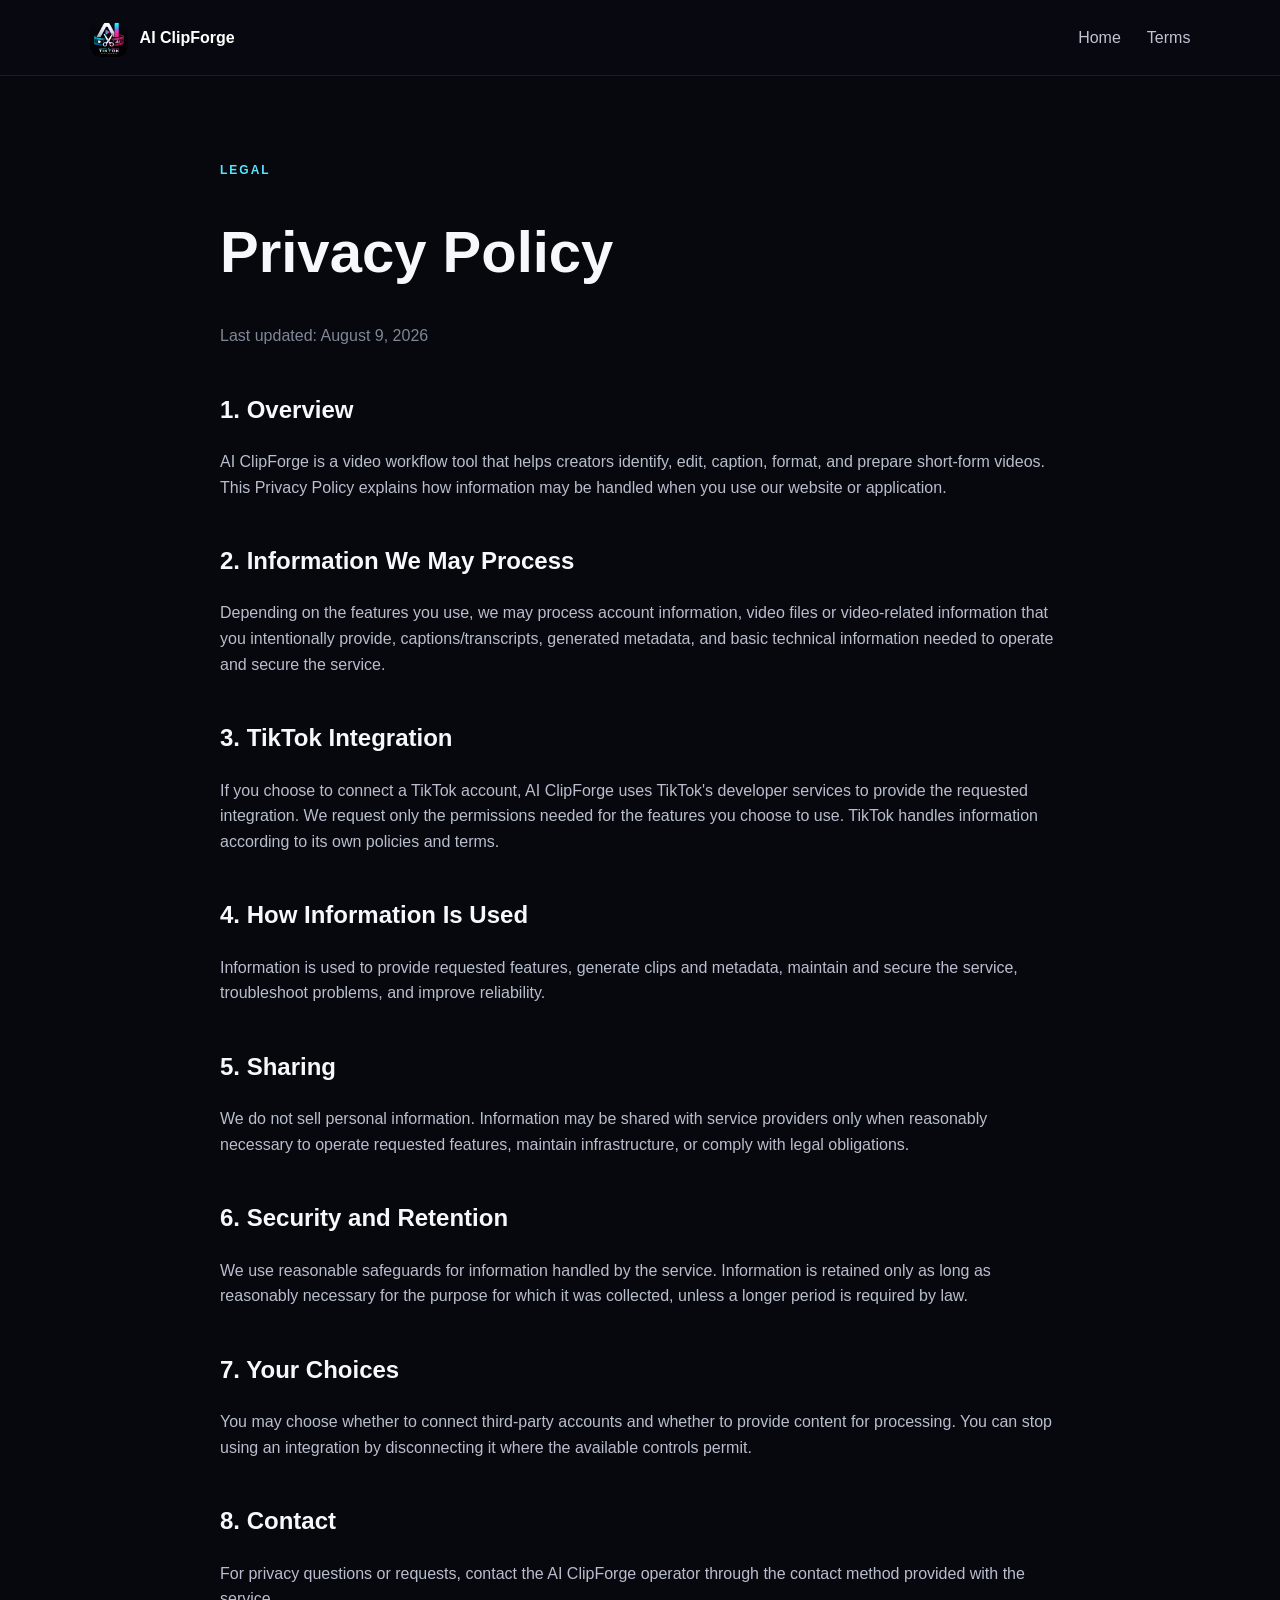
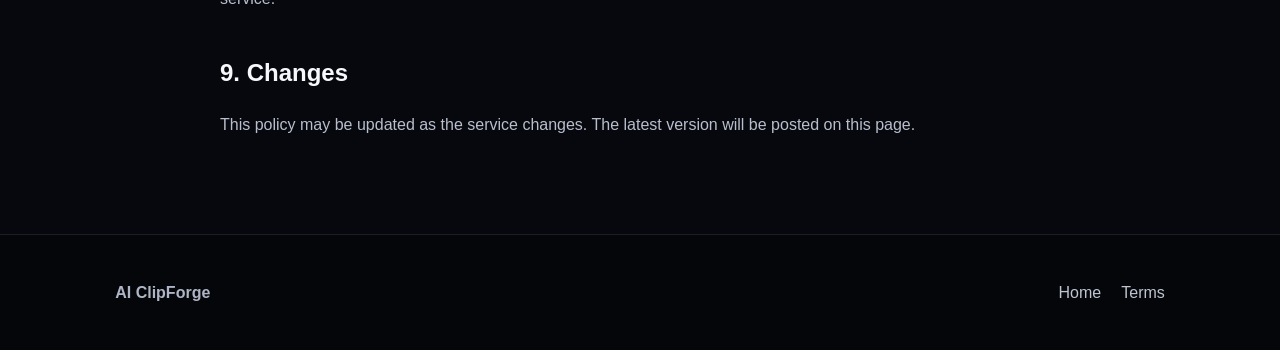
==== privacy.html @ 19255c2b "Add files via upload" ====
<!DOCTYPE html>
<html lang="en">
<head><meta charset="UTF-8"><meta name="viewport" content="width=device-width, initial-scale=1.0"><title>Privacy Policy — AI ClipForge</title><link rel="icon" href="icon.png"><link rel="stylesheet" href="style.css"></head>
<body>
<header class="nav"><a class="brand" href="index.html"><img src="icon.png" alt=""> AI ClipForge</a><nav><a href="index.html">Home</a><a href="terms.html">Terms</a></nav></header>
<main class="legal"><span class="eyebrow">LEGAL</span><h1>Privacy Policy</h1><p class="updated">Last updated: August 9, 2026</p>
<h2>1. Overview</h2><p>AI ClipForge is a video workflow tool that helps creators identify, edit, caption, format, and prepare short-form videos. This Privacy Policy explains how information may be handled when you use our website or application.</p>
<h2>2. Information We May Process</h2><p>Depending on the features you use, we may process account information, video files or video-related information that you intentionally provide, captions/transcripts, generated metadata, and basic technical information needed to operate and secure the service.</p>
<h2>3. TikTok Integration</h2><p>If you choose to connect a TikTok account, AI ClipForge uses TikTok's developer services to provide the requested integration. We request only the permissions needed for the features you choose to use. TikTok handles information according to its own policies and terms.</p>
<h2>4. How Information Is Used</h2><p>Information is used to provide requested features, generate clips and metadata, maintain and secure the service, troubleshoot problems, and improve reliability.</p>
<h2>5. Sharing</h2><p>We do not sell personal information. Information may be shared with service providers only when reasonably necessary to operate requested features, maintain infrastructure, or comply with legal obligations.</p>
<h2>6. Security and Retention</h2><p>We use reasonable safeguards for information handled by the service. Information is retained only as long as reasonably necessary for the purpose for which it was collected, unless a longer period is required by law.</p>
<h2>7. Your Choices</h2><p>You may choose whether to connect third-party accounts and whether to provide content for processing. You can stop using an integration by disconnecting it where the available controls permit.</p>
<h2>8. Contact</h2><p>For privacy questions or requests, contact the AI ClipForge operator through the contact method provided with the service.</p>
<h2>9. Changes</h2><p>This policy may be updated as the service changes. The latest version will be posted on this page.</p>
</main>
<footer><strong>AI ClipForge</strong><div class="footer-links"><a href="index.html">Home</a><a href="terms.html">Terms</a></div></footer>
</body></html>
---- style.css ----
*{box-sizing:border-box}html{scroll-behavior:smooth}body{margin:0;font-family:Inter,Segoe UI,Arial,sans-serif;background:#07080d;color:#f7f8fb;line-height:1.6}.nav{height:76px;display:flex;align-items:center;justify-content:space-between;padding:0 7%;border-bottom:1px solid #1b1e28;background:#080910;position:sticky;top:0;z-index:10}.brand{display:flex;align-items:center;gap:12px;color:#fff;text-decoration:none;font-weight:800}.brand img{width:38px;height:38px;border-radius:10px}.nav nav{display:flex;gap:26px}.nav nav a,footer a{color:#bfc4d2;text-decoration:none}.nav nav a:hover,footer a:hover{color:#fff}.hero{min-height:680px;padding:100px 9%;display:grid;grid-template-columns:1.2fr .8fr;align-items:center;gap:70px;background:radial-gradient(circle at 75% 45%,#16213d 0,#0b0d15 35%,#07080d 70%)}.badge,.eyebrow{font-size:12px;letter-spacing:2px;color:#55e7ff;font-weight:800}.hero h1{font-size:clamp(48px,7vw,88px);line-height:1.02;margin:18px 0}.hero h1 span{background:linear-gradient(90deg,#55e7ff,#ff3f9d);-webkit-background-clip:text;color:transparent}.hero p{font-size:20px;color:#b8becd;max-width:680px}.button{display:inline-block;margin-top:25px;padding:14px 24px;border-radius:12px;background:linear-gradient(90deg,#12dff3,#ff3298);color:#05060a;text-decoration:none;font-weight:800}.hero-card{padding:55px 40px;border:1px solid #2b3040;border-radius:28px;background:#10121b;box-shadow:0 25px 80px #0008;text-align:center}.play{margin:0 auto 25px;width:90px;height:90px;border-radius:50%;display:grid;place-items:center;background:linear-gradient(135deg,#16e6f4,#ff3099);font-size:32px;color:#fff}.hero-card strong{font-size:22px}.hero-card p{font-size:15px}.section{padding:95px 9%;max-width:1300px;margin:auto}.section h2{font-size:48px;line-height:1.1;margin:12px 0 45px}.grid{display:grid;grid-template-columns:repeat(2,1fr);gap:20px}.grid article,.steps>div{padding:30px;border:1px solid #252a38;border-radius:18px;background:#0d0f17}.grid h3,.steps h3{margin-top:0}.grid p,.steps p,.wide{color:#aeb5c5}.dark{max-width:none;background:#0b0d14}.steps{max-width:1120px;margin:auto;display:grid;grid-template-columns:repeat(3,1fr);gap:20px}.steps b{font-size:14px;color:#ff4aa2}.wide{font-size:20px;max-width:850px}footer{padding:45px 9%;border-top:1px solid #1b1e28;background:#05060a;color:#aeb5c5;display:flex;gap:40px;align-items:center;justify-content:space-between;flex-wrap:wrap}.footer-links{display:flex;gap:20px}.copyright{width:100%;font-size:13px;color:#72798a}.legal{max-width:900px;margin:auto;padding:80px 30px}.legal h1{font-size:58px;line-height:1.1}.legal h2{margin-top:42px}.legal p{color:#b8becd}.updated{color:#7f8798!important}@media(max-width:800px){.nav{padding:0 5%}.nav nav{gap:12px;font-size:13px}.hero{grid-template-columns:1fr;padding:75px 7%}.grid,.steps{grid-template-columns:1fr}.section{padding:70px 7%}.section h2{font-size:38px}.legal h1{font-size:44px}}
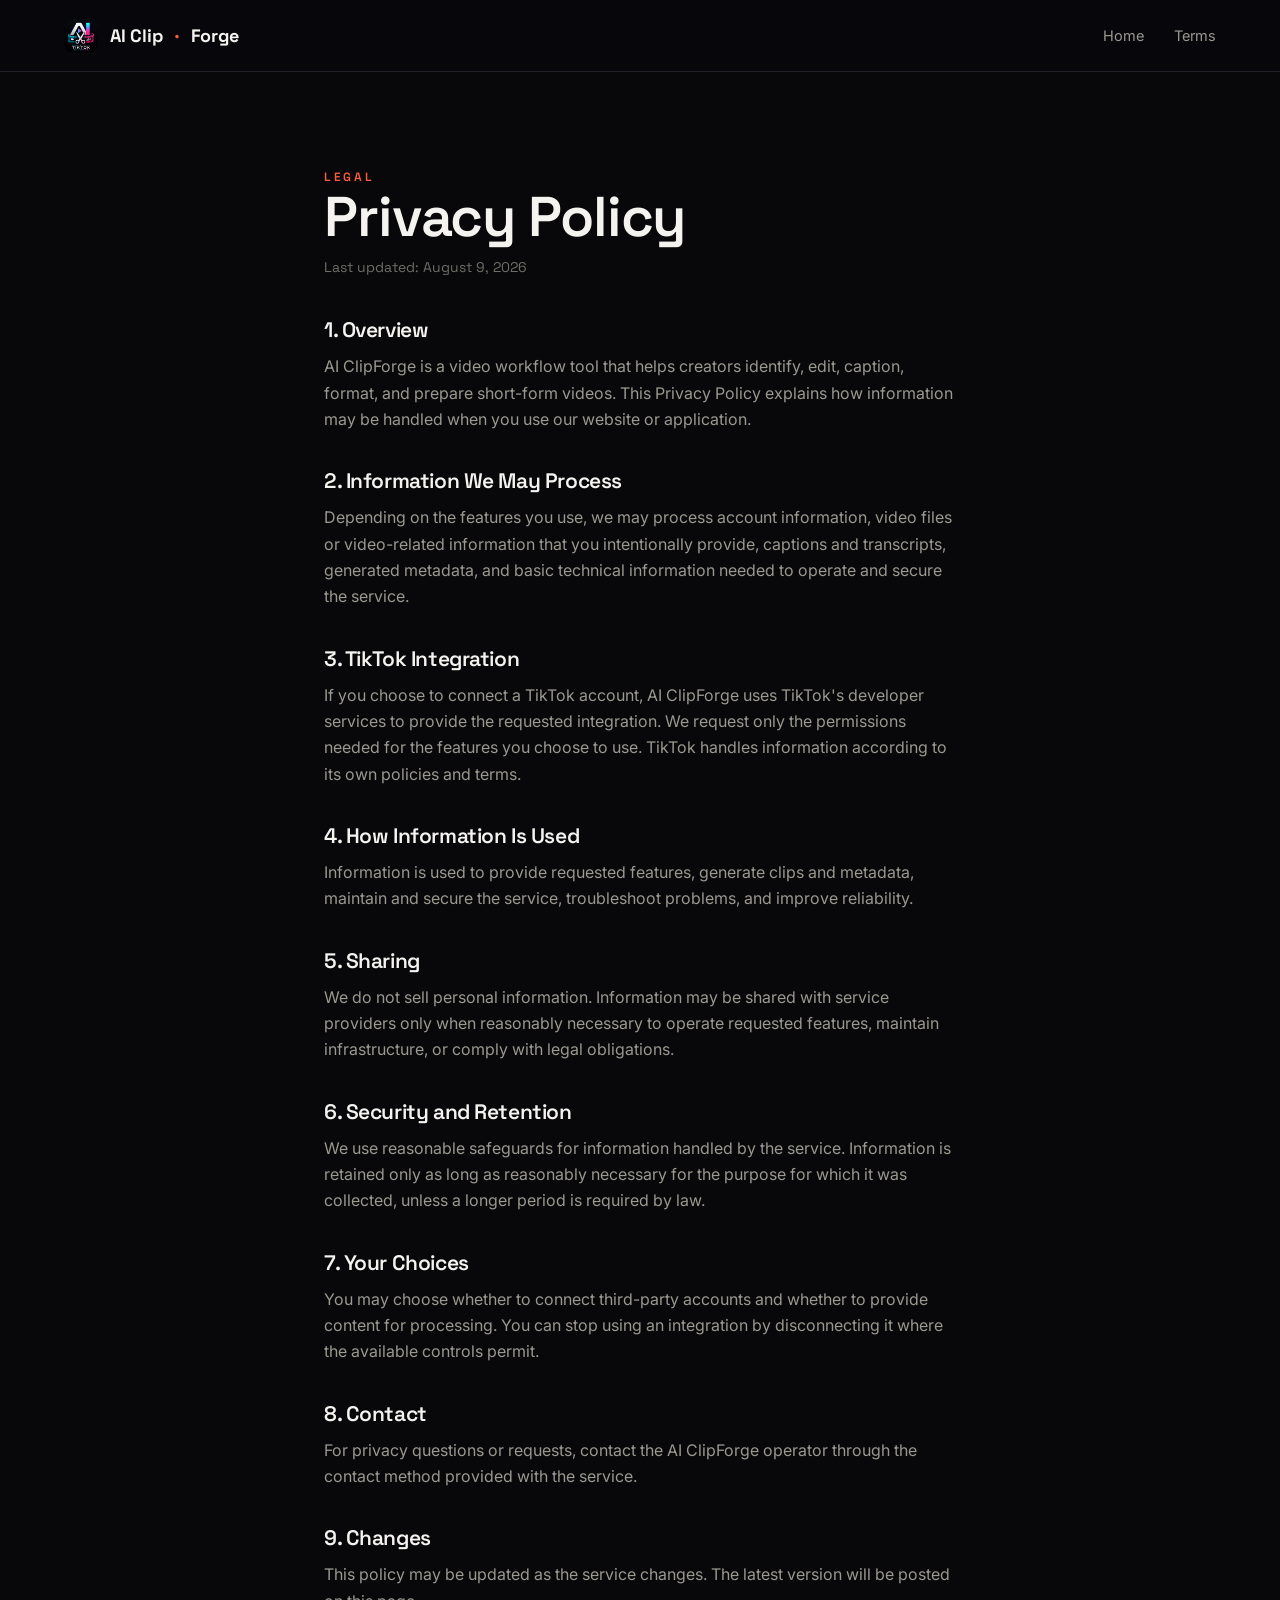
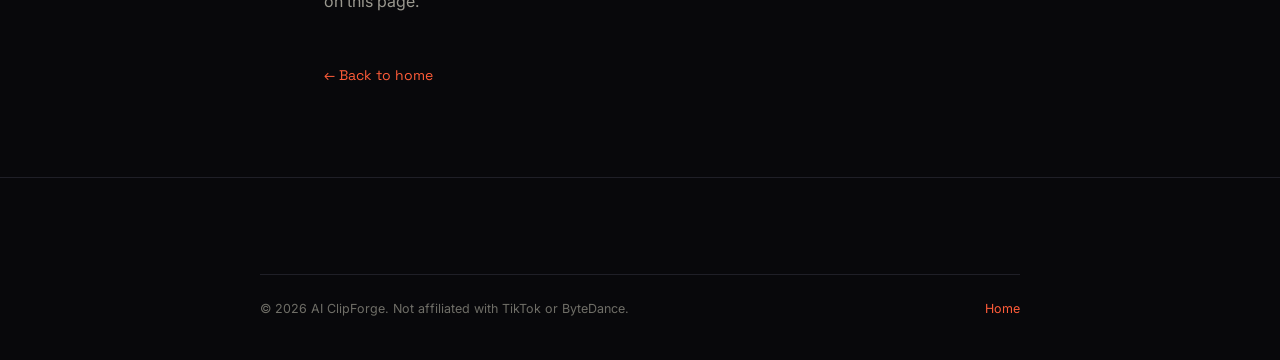
==== commit 8424ba9d: "Redesign: cinematic dark landing (hero product demo, pipeline, refined copy) Complete from-scratch r" ====
--- a/privacy.html
+++ b/privacy.html
@@ -1,18 +1,65 @@
 <!DOCTYPE html>
 <html lang="en">
-<head><meta charset="UTF-8"><meta name="viewport" content="width=device-width, initial-scale=1.0"><title>Privacy Policy — AI ClipForge</title><link rel="icon" href="icon.png"><link rel="stylesheet" href="style.css"></head>
+<head>
+  <meta charset="UTF-8">
+  <meta name="viewport" content="width=device-width, initial-scale=1.0">
+  <title>Privacy Policy — AI ClipForge</title>
+  <meta name="description" content="How AI ClipForge handles information when you use the service.">
+  <link rel="icon" href="icon.png">
+  <link rel="preconnect" href="https://fonts.googleapis.com">
+  <link rel="preconnect" href="https://fonts.gstatic.com" crossorigin>
+  <link href="https://fonts.googleapis.com/css2?family=Inter:wght@400;500;600&family=Space+Grotesk:wght@400;500;600;700&display=swap" rel="stylesheet">
+  <link rel="stylesheet" href="style.css">
+</head>
 <body>
-<header class="nav"><a class="brand" href="index.html"><img src="icon.png" alt=""> AI ClipForge</a><nav><a href="index.html">Home</a><a href="terms.html">Terms</a></nav></header>
-<main class="legal"><span class="eyebrow">LEGAL</span><h1>Privacy Policy</h1><p class="updated">Last updated: August 9, 2026</p>
-<h2>1. Overview</h2><p>AI ClipForge is a video workflow tool that helps creators identify, edit, caption, format, and prepare short-form videos. This Privacy Policy explains how information may be handled when you use our website or application.</p>
-<h2>2. Information We May Process</h2><p>Depending on the features you use, we may process account information, video files or video-related information that you intentionally provide, captions/transcripts, generated metadata, and basic technical information needed to operate and secure the service.</p>
-<h2>3. TikTok Integration</h2><p>If you choose to connect a TikTok account, AI ClipForge uses TikTok's developer services to provide the requested integration. We request only the permissions needed for the features you choose to use. TikTok handles information according to its own policies and terms.</p>
-<h2>4. How Information Is Used</h2><p>Information is used to provide requested features, generate clips and metadata, maintain and secure the service, troubleshoot problems, and improve reliability.</p>
-<h2>5. Sharing</h2><p>We do not sell personal information. Information may be shared with service providers only when reasonably necessary to operate requested features, maintain infrastructure, or comply with legal obligations.</p>
-<h2>6. Security and Retention</h2><p>We use reasonable safeguards for information handled by the service. Information is retained only as long as reasonably necessary for the purpose for which it was collected, unless a longer period is required by law.</p>
-<h2>7. Your Choices</h2><p>You may choose whether to connect third-party accounts and whether to provide content for processing. You can stop using an integration by disconnecting it where the available controls permit.</p>
-<h2>8. Contact</h2><p>For privacy questions or requests, contact the AI ClipForge operator through the contact method provided with the service.</p>
-<h2>9. Changes</h2><p>This policy may be updated as the service changes. The latest version will be posted on this page.</p>
-</main>
-<footer><strong>AI ClipForge</strong><div class="footer-links"><a href="index.html">Home</a><a href="terms.html">Terms</a></div></footer>
-</body></html>
+  <header class="nav">
+    <a class="brand" href="index.html"><img src="icon.png" alt="AI ClipForge"> AI Clip<span class="dot">·</span>Forge</a>
+    <nav class="nav-links">
+      <a href="index.html">Home</a>
+      <a href="terms.html">Terms</a>
+    </nav>
+  </header>
+
+  <main class="legal">
+    <span class="eyebrow">Legal</span>
+    <h1>Privacy Policy</h1>
+    <p class="updated">Last updated: August 9, 2026</p>
+
+    <h2>1. Overview</h2>
+    <p>AI ClipForge is a video workflow tool that helps creators identify, edit, caption, format, and prepare short-form videos. This Privacy Policy explains how information may be handled when you use our website or application.</p>
+
+    <h2>2. Information We May Process</h2>
+    <p>Depending on the features you use, we may process account information, video files or video-related information that you intentionally provide, captions and transcripts, generated metadata, and basic technical information needed to operate and secure the service.</p>
+
+    <h2>3. TikTok Integration</h2>
+    <p>If you choose to connect a TikTok account, AI ClipForge uses TikTok's developer services to provide the requested integration. We request only the permissions needed for the features you choose to use. TikTok handles information according to its own policies and terms.</p>
+
+    <h2>4. How Information Is Used</h2>
+    <p>Information is used to provide requested features, generate clips and metadata, maintain and secure the service, troubleshoot problems, and improve reliability.</p>
+
+    <h2>5. Sharing</h2>
+    <p>We do not sell personal information. Information may be shared with service providers only when reasonably necessary to operate requested features, maintain infrastructure, or comply with legal obligations.</p>
+
+    <h2>6. Security and Retention</h2>
+    <p>We use reasonable safeguards for information handled by the service. Information is retained only as long as reasonably necessary for the purpose for which it was collected, unless a longer period is required by law.</p>
+
+    <h2>7. Your Choices</h2>
+    <p>You may choose whether to connect third-party accounts and whether to provide content for processing. You can stop using an integration by disconnecting it where the available controls permit.</p>
+
+    <h2>8. Contact</h2>
+    <p>For privacy questions or requests, contact the AI ClipForge operator through the contact method provided with the service.</p>
+
+    <h2>9. Changes</h2>
+    <p>This policy may be updated as the service changes. The latest version will be posted on this page.</p>
+
+    <a class="back" href="index.html">← Back to home</a>
+  </main>
+
+  <footer>
+    <div class="foot-base" style="max-width:760px;margin:40px auto 0;border-top:1px solid var(--line);padding-top:24px;display:flex;justify-content:space-between;gap:16px;flex-wrap:wrap;color:var(--muted-2);font-size:12.5px">
+      <span>© 2026 AI ClipForge. Not affiliated with TikTok or ByteDance.</span>
+      <a href="index.html" style="color:var(--accent)">Home</a>
+    </div>
+  </footer>
+</body>
+</html>
--- a/style.css
+++ b/style.css
@@ -1 +1,211 @@
-*{box-sizing:border-box}html{scroll-behavior:smooth}body{margin:0;font-family:Inter,Segoe UI,Arial,sans-serif;background:#07080d;color:#f7f8fb;line-height:1.6}.nav{height:76px;display:flex;align-items:center;justify-content:space-between;padding:0 7%;border-bottom:1px solid #1b1e28;background:#080910;position:sticky;top:0;z-index:10}.brand{display:flex;align-items:center;gap:12px;color:#fff;text-decoration:none;font-weight:800}.brand img{width:38px;height:38px;border-radius:10px}.nav nav{display:flex;gap:26px}.nav nav a,footer a{color:#bfc4d2;text-decoration:none}.nav nav a:hover,footer a:hover{color:#fff}.hero{min-height:680px;padding:100px 9%;display:grid;grid-template-columns:1.2fr .8fr;align-items:center;gap:70px;background:radial-gradient(circle at 75% 45%,#16213d 0,#0b0d15 35%,#07080d 70%)}.badge,.eyebrow{font-size:12px;letter-spacing:2px;color:#55e7ff;font-weight:800}.hero h1{font-size:clamp(48px,7vw,88px);line-height:1.02;margin:18px 0}.hero h1 span{background:linear-gradient(90deg,#55e7ff,#ff3f9d);-webkit-background-clip:text;color:transparent}.hero p{font-size:20px;color:#b8becd;max-width:680px}.button{display:inline-block;margin-top:25px;padding:14px 24px;border-radius:12px;background:linear-gradient(90deg,#12dff3,#ff3298);color:#05060a;text-decoration:none;font-weight:800}.hero-card{padding:55px 40px;border:1px solid #2b3040;border-radius:28px;background:#10121b;box-shadow:0 25px 80px #0008;text-align:center}.play{margin:0 auto 25px;width:90px;height:90px;border-radius:50%;display:grid;place-items:center;background:linear-gradient(135deg,#16e6f4,#ff3099);font-size:32px;color:#fff}.hero-card strong{font-size:22px}.hero-card p{font-size:15px}.section{padding:95px 9%;max-width:1300px;margin:auto}.section h2{font-size:48px;line-height:1.1;margin:12px 0 45px}.grid{display:grid;grid-template-columns:repeat(2,1fr);gap:20px}.grid article,.steps>div{padding:30px;border:1px solid #252a38;border-radius:18px;background:#0d0f17}.grid h3,.steps h3{margin-top:0}.grid p,.steps p,.wide{color:#aeb5c5}.dark{max-width:none;background:#0b0d14}.steps{max-width:1120px;margin:auto;display:grid;grid-template-columns:repeat(3,1fr);gap:20px}.steps b{font-size:14px;color:#ff4aa2}.wide{font-size:20px;max-width:850px}footer{padding:45px 9%;border-top:1px solid #1b1e28;background:#05060a;color:#aeb5c5;display:flex;gap:40px;align-items:center;justify-content:space-between;flex-wrap:wrap}.footer-links{display:flex;gap:20px}.copyright{width:100%;font-size:13px;color:#72798a}.legal{max-width:900px;margin:auto;padding:80px 30px}.legal h1{font-size:58px;line-height:1.1}.legal h2{margin-top:42px}.legal p{color:#b8becd}.updated{color:#7f8798!important}@media(max-width:800px){.nav{padding:0 5%}.nav nav{gap:12px;font-size:13px}.hero{grid-template-columns:1fr;padding:75px 7%}.grid,.steps{grid-template-columns:1fr}.section{padding:70px 7%}.section h2{font-size:38px}.legal h1{font-size:44px}}
+:root{
+  --bg:#08080b;
+  --bg-2:#0e0e13;
+  --bg-3:#14141b;
+  --ink:#f4f3f0;
+  --muted:#9a988f;
+  --muted-2:#6f6e67;
+  --line:#1f1f27;
+  --line-2:#2a2a33;
+  --accent:#ff5c39;
+  --accent-soft:rgba(255,92,57,.14);
+  --radius:18px;
+  --maxw:1240px;
+  --pad:clamp(20px,5vw,72px);
+  --display:'Space Grotesk',ui-sans-serif,system-ui,sans-serif;
+  --body:'Inter',ui-sans-serif,system-ui,sans-serif;
+}
+*{box-sizing:border-box;margin:0;padding:0}
+html{scroll-behavior:smooth}
+body{
+  background:var(--bg);
+  color:var(--ink);
+  font-family:var(--body);
+  line-height:1.65;
+  -webkit-font-smoothing:antialiased;
+  text-rendering:optimizeLegibility;
+  overflow-x:hidden;
+}
+a{color:inherit;text-decoration:none}
+img{max-width:100%;display:block}
+::selection{background:var(--accent);color:#0a0a0a}
+
+/* ---------- nav ---------- */
+.nav{
+  position:sticky;top:0;z-index:50;
+  display:flex;align-items:center;justify-content:space-between;
+  height:72px;padding:0 var(--pad);
+  border-bottom:1px solid var(--line);
+  background:color-mix(in srgb,var(--bg) 82%,transparent);
+  backdrop-filter:blur(10px);
+}
+.brand{display:flex;align-items:center;gap:12px;font-family:var(--display);font-weight:700;font-size:18px;letter-spacing:-.01em}
+.brand img{width:34px;height:34px;border-radius:9px}
+.brand .dot{color:var(--accent)}
+.nav-links{display:flex;gap:30px;align-items:center;font-size:14.5px;color:var(--muted)}
+.nav-links a{transition:color .2s}
+.nav-links a:hover{color:var(--ink)}
+.nav-cta{
+  padding:9px 16px;border-radius:999px;border:1px solid var(--line-2);
+  color:var(--ink);font-size:14px;transition:border-color .2s,background .2s;
+}
+.nav-cta:hover{border-color:var(--accent);background:var(--accent-soft)}
+
+/* ---------- layout ---------- */
+.wrap{max-width:var(--maxw);margin:0 auto;padding-inline:var(--pad)}
+section{padding-block:clamp(72px,10vw,128px)}
+.eyebrow{
+  font-family:var(--display);font-size:12px;letter-spacing:.22em;
+  text-transform:uppercase;color:var(--accent);font-weight:600;
+}
+h1,h2,h3{font-family:var(--display);font-weight:600;letter-spacing:-.02em;line-height:1.04}
+.lede{color:var(--muted);font-size:clamp(16px,1.4vw,19px);max-width:60ch}
+
+/* ---------- hero ---------- */
+.hero{
+  display:grid;grid-template-columns:1.05fr .95fr;gap:clamp(32px,5vw,80px);
+  align-items:center;padding-block:clamp(56px,8vw,104px);
+}
+.hero h1{
+  font-size:clamp(42px,6.4vw,84px);margin:18px 0 22px;
+}
+.hero h1 .hot{color:var(--accent)}
+.hero .lede{font-size:clamp(17px,1.5vw,20px);max-width:46ch}
+.hero-actions{display:flex;gap:16px;align-items:center;margin-top:32px;flex-wrap:wrap}
+.btn{
+  display:inline-flex;align-items:center;gap:10px;
+  padding:14px 24px;border-radius:12px;font-weight:600;font-size:15px;
+  background:var(--ink);color:#0a0a0a;transition:transform .15s,opacity .2s;
+}
+.btn:hover{transform:translateY(-2px)}
+.btn-ghost{
+  background:transparent;color:var(--ink);border:1px solid var(--line-2);
+  padding:14px 22px;border-radius:12px;font-weight:500;font-size:15px;transition:border-color .2s;
+}
+.btn-ghost:hover{border-color:var(--accent)}
+
+/* ---------- product demo ---------- */
+.demo{display:flex;flex-direction:column;align-items:center;gap:22px}
+.phone{
+  width:min(300px,78vw);aspect-ratio:9/16;border-radius:34px;
+  background:linear-gradient(160deg,#16161d,#0a0a0e);
+  border:1px solid var(--line-2);padding:12px;
+  box-shadow:0 40px 90px -30px rgba(0,0,0,.8),inset 0 0 0 1px rgba(255,255,255,.02);
+  position:relative;
+}
+.phone-screen{
+  height:100%;border-radius:24px;overflow:hidden;position:relative;
+  background:radial-gradient(120% 80% at 50% 0%,#23232c 0%,#0c0c11 60%);
+  display:flex;flex-direction:column;
+}
+.phone-top{
+  display:flex;justify-content:space-between;align-items:center;
+  padding:14px 16px 8px;font-size:11px;color:var(--muted-2);font-family:var(--display);
+}
+.phone-stage{flex:1;position:relative;display:grid;place-items:center}
+.phone-stage .subject{
+  width:62%;aspect-ratio:3/4;border-radius:14px;
+  background:linear-gradient(180deg,rgba(255,92,57,.20),rgba(255,92,57,0) 70%);
+  border:1px solid rgba(255,92,57,.25);
+}
+.caption{
+  margin:0 14px 14px;padding:12px 14px;border-radius:12px;
+  background:rgba(8,8,11,.72);backdrop-filter:blur(6px);
+  font-family:var(--display);font-size:15px;line-height:1.3;
+}
+.caption .w{color:var(--muted)}
+.caption .w.on{color:var(--accent)}
+.scrub{display:flex;align-items:center;gap:8px;padding:0 16px 14px;font-size:10px;color:var(--muted-2);font-family:var(--display)}
+.scrub .bar{flex:1;height:3px;border-radius:2px;background:var(--line-2);position:relative}
+.scrub .bar::after{content:"";position:absolute;inset:0 38% 0 0;background:var(--accent);border-radius:2px}
+.scrub .head{width:9px;height:9px;border-radius:50%;background:var(--accent);box-shadow:0 0 0 4px var(--accent-soft)}
+.play{
+  position:absolute;width:58px;height:58px;border-radius:50%;
+  display:grid;place-items:center;left:50%;top:42%;transform:translate(-50%,-50%);
+  background:var(--accent);color:#0a0a0a;font-size:22px;
+}
+.play::after{content:"";position:absolute;inset:-8px;border-radius:50%;border:1px solid var(--accent);opacity:.5;animation:ring 2.6s ease-out infinite}
+@keyframes ring{0%{transform:scale(.9);opacity:.5}100%{transform:scale(1.5);opacity:0}}
+
+/* source timeline strip */
+.source{
+  width:min(360px,86vw);border:1px solid var(--line);border-radius:14px;
+  background:var(--bg-2);padding:14px 16px;
+}
+.source .lab{display:flex;justify-content:space-between;font-size:11px;color:var(--muted-2);font-family:var(--display);margin-bottom:10px}
+.source .track{height:8px;border-radius:5px;background:var(--bg-3);position:relative;overflow:hidden}
+.source .track .sel{position:absolute;left:31%;width:18%;height:100%;background:var(--accent);border-radius:5px}
+.source .track .tick{position:absolute;top:-3px;width:1px;height:14px;background:var(--line-2)}
+
+/* ---------- pipeline ---------- */
+.pipeline-head{max-width:60ch;margin-bottom:48px}
+.pipeline{display:grid;grid-template-columns:repeat(5,1fr);gap:0;position:relative}
+.pipeline::before{content:"";position:absolute;top:13px;left:10%;right:10%;height:1px;background:var(--line-2)}
+.step{padding:0 14px;text-align:left;position:relative}
+.step .n{
+  width:28px;height:28px;border-radius:50%;border:1px solid var(--line-2);
+  background:var(--bg);display:grid;place-items:center;font-family:var(--display);
+  font-size:13px;color:var(--accent);margin-bottom:18px;position:relative;z-index:2;
+}
+.step h3{font-size:17px;margin-bottom:8px}
+.step p{font-size:14px;color:var(--muted);line-height:1.55}
+
+/* ---------- capabilities ---------- */
+.cap{display:grid;grid-template-columns:.85fr 1.15fr;gap:clamp(24px,5vw,64px);align-items:start}
+.cap h2{font-size:clamp(30px,3.6vw,46px)}
+.cap .intro{color:var(--muted);max-width:34ch;margin-top:18px}
+.cap-list{border-top:1px solid var(--line)}
+.cap-row{display:grid;grid-template-columns:200px 1fr;gap:24px;padding:26px 0;border-bottom:1px solid var(--line)}
+.cap-row h3{font-size:18px}
+.cap-row p{color:var(--muted);font-size:15px}
+
+/* ---------- statement ---------- */
+.statement{border-top:1px solid var(--line);border-bottom:1px solid var(--line);background:var(--bg-2)}
+.statement .wrap{padding-block:clamp(64px,9vw,120px)}
+.statement h2{font-size:clamp(30px,4.6vw,64px);max-width:18ch}
+.statement h2 .hot{color:var(--accent)}
+.statement .btn{margin-top:36px}
+
+/* ---------- footer ---------- */
+footer{border-top:1px solid var(--line);padding:56px var(--pad) 40px}
+.foot-grid{max-width:var(--maxw);margin:0 auto;display:flex;justify-content:space-between;gap:40px;flex-wrap:wrap}
+.foot-brand{font-family:var(--display);font-weight:700;font-size:18px}
+.foot-brand p{color:var(--muted);font-weight:400;font-size:14px;margin-top:10px;max-width:30ch}
+.foot-links{display:flex;gap:48px;flex-wrap:wrap}
+.foot-col h4{font-family:var(--display);font-size:12px;letter-spacing:.16em;text-transform:uppercase;color:var(--muted-2);margin-bottom:14px;font-weight:600}
+.foot-col a{display:block;color:var(--muted);font-size:14px;padding:5px 0;transition:color .2s}
+.foot-col a:hover{color:var(--ink)}
+.foot-base{max-width:var(--maxw);margin:40px auto 0;padding-top:24px;border-top:1px solid var(--line);display:flex;justify-content:space-between;gap:16px;flex-wrap:wrap;color:var(--muted-2);font-size:12.5px}
+
+/* ---------- legal ---------- */
+.legal{max-width:760px;margin:0 auto;padding:clamp(48px,7vw,96px) var(--pad)}
+.legal .updated{color:var(--muted-2);font-size:14px;margin:10px 0 40px;font-family:var(--display)}
+.legal h1{font-size:clamp(34px,5vw,56px);margin-bottom:6px}
+.legal h2{font-size:21px;margin:38px 0 12px;font-weight:600}
+.legal p{color:var(--muted);margin-bottom:14px}
+.legal .back{display:inline-block;margin-top:36px;color:var(--accent);font-family:var(--display);font-size:14px}
+
+/* ---------- reveal (progressive enhancement: visible by default, fade only w/ JS) ---------- */
+.reveal{opacity:1;transform:none}
+.js .reveal{opacity:0;transform:translateY(20px);transition:opacity .7s ease,transform .7s ease}
+.js .reveal.in{opacity:1;transform:none}
+
+/* ---------- responsive ---------- */
+@media(max-width:920px){
+  .hero{grid-template-columns:1fr;gap:48px}
+  .demo{order:-1}
+  .pipeline{grid-template-columns:1fr 1fr;gap:36px 0}
+  .pipeline::before{display:none}
+  .cap{grid-template-columns:1fr;gap:28px}
+  .cap-row{grid-template-columns:1fr;gap:8px;padding:22px 0}
+}
+@media(max-width:560px){
+  .nav-links{gap:18px}
+  .nav-links a:not(.nav-cta){display:none}
+  .pipeline{grid-template-columns:1fr}
+  .step{padding:0}
+}
+@media(prefers-reduced-motion:reduce){
+  *{animation:none!important;transition:none!important;scroll-behavior:auto!important}
+  .reveal{opacity:1;transform:none}
+}
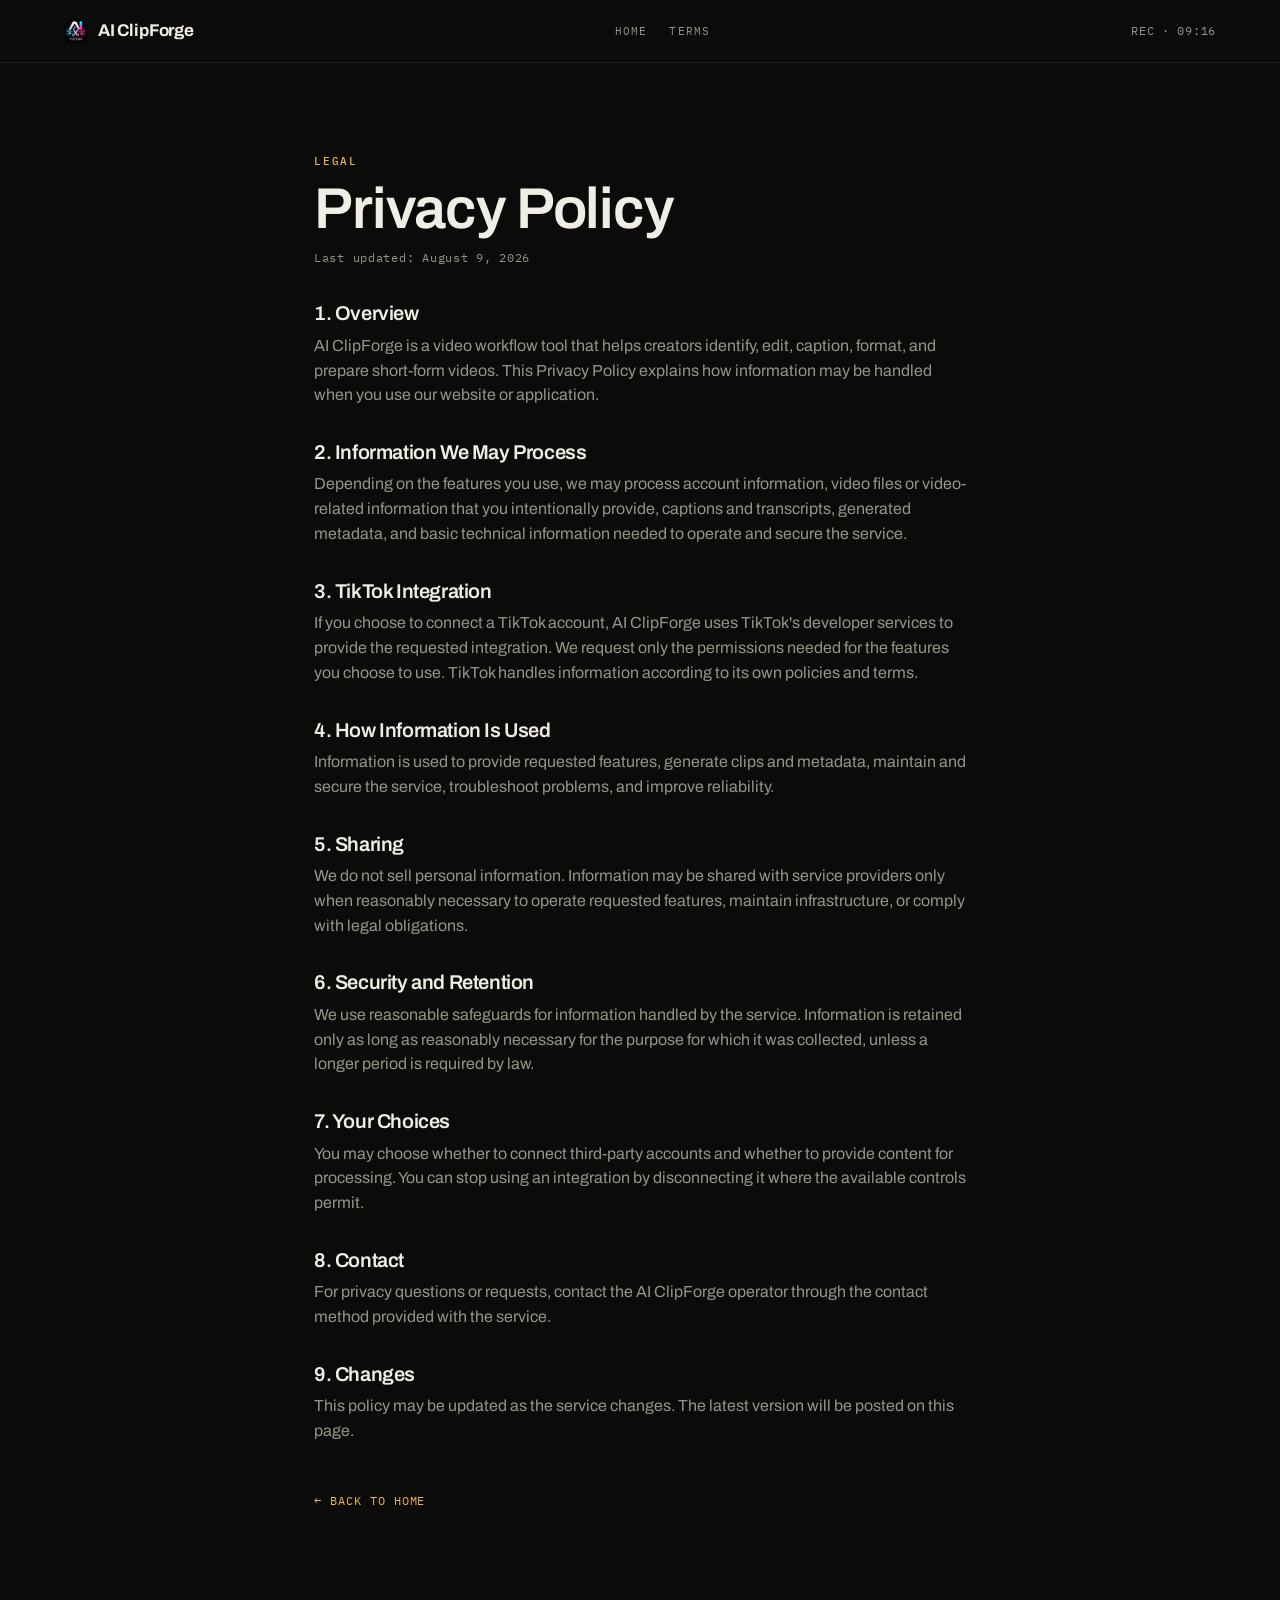
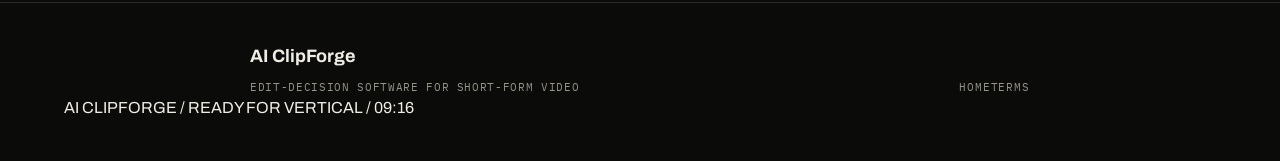
==== commit f6b3d830: "v2 redesign: 'The Selects' cutting-room identity Complete redesign per heavy-model art direction (gp" ====
--- a/privacy.html
+++ b/privacy.html
@@ -8,17 +8,19 @@
   <link rel="icon" href="icon.png">
   <link rel="preconnect" href="https://fonts.googleapis.com">
   <link rel="preconnect" href="https://fonts.gstatic.com" crossorigin>
-  <link href="https://fonts.googleapis.com/css2?family=Inter:wght@400;500;600&family=Space+Grotesk:wght@400;500;600;700&display=swap" rel="stylesheet">
+  <link href="https://fonts.googleapis.com/css2?family=Archivo:wght@400;500;600;700&family=IBM+Plex+Mono:wght@400;500&display=swap" rel="stylesheet">
   <link rel="stylesheet" href="style.css">
+  <script>document.documentElement.className+=' js';</script>
 </head>
 <body>
-  <header class="nav">
-    <a class="brand" href="index.html"><img src="icon.png" alt="AI ClipForge"> AI Clip<span class="dot">·</span>Forge</a>
-    <nav class="nav-links">
+  <div class="topbar">
+    <a class="brand" href="index.html"><img src="icon.png" alt="AI ClipForge"> AI ClipForge</a>
+    <nav>
       <a href="index.html">Home</a>
       <a href="terms.html">Terms</a>
     </nav>
-  </header>
+    <span class="timecode">REC · 09:16</span>
+  </div>
 
   <main class="legal">
     <span class="eyebrow">Legal</span>
@@ -56,10 +58,11 @@
   </main>
 
   <footer>
-    <div class="foot-base" style="max-width:760px;margin:40px auto 0;border-top:1px solid var(--line);padding-top:24px;display:flex;justify-content:space-between;gap:16px;flex-wrap:wrap;color:var(--muted-2);font-size:12.5px">
-      <span>© 2026 AI ClipForge. Not affiliated with TikTok or ByteDance.</span>
-      <a href="index.html" style="color:var(--accent)">Home</a>
+    <div class="slate" style="max-width:780px">
+      <div class="brand">AI ClipForge<p>Edit-decision software for short-form video</p></div>
+      <div class="cols"><div><a href="index.html">Home</a><a href="terms.html">Terms</a></div></div>
     </div>
+    <div class="export-status">AI CLIPFORGE / READY FOR VERTICAL / 09:16</div>
   </footer>
 </body>
 </html>
--- a/style.css
+++ b/style.css
@@ -1,209 +1,181 @@
 :root{
-  --bg:#08080b;
-  --bg-2:#0e0e13;
-  --bg-3:#14141b;
-  --ink:#f4f3f0;
-  --muted:#9a988f;
-  --muted-2:#6f6e67;
-  --line:#1f1f27;
-  --line-2:#2a2a33;
-  --accent:#ff5c39;
-  --accent-soft:rgba(255,92,57,.14);
-  --radius:18px;
-  --maxw:1240px;
-  --pad:clamp(20px,5vw,72px);
-  --display:'Space Grotesk',ui-sans-serif,system-ui,sans-serif;
-  --body:'Inter',ui-sans-serif,system-ui,sans-serif;
+  --bg:#0B0B09;
+  --surface:#131310;
+  --surface-2:#1A1916;
+  --ink:#F0EDE4;
+  --muted:#969389;
+  --faint:#5C5A52;
+  --line:#2A2924;
+  --line-2:#1D1C18;
+  --accent:#E7B64A;
+  --accent-soft:rgba(231,182,74,.14);
+  --export:#A8B8A0;
+  --maxw:1280px;
+  --pad:clamp(20px,5vw,80px);
+  --display:'Archivo','Arial Narrow',system-ui,sans-serif;
+  --mono:'IBM Plex Mono',ui-monospace,SFMono-Regular,Menlo,monospace;
 }
 *{box-sizing:border-box;margin:0;padding:0}
 html{scroll-behavior:smooth}
 body{
-  background:var(--bg);
-  color:var(--ink);
-  font-family:var(--body);
-  line-height:1.65;
-  -webkit-font-smoothing:antialiased;
-  text-rendering:optimizeLegibility;
+  background:var(--bg);color:var(--ink);
+  font-family:var(--display);line-height:1.55;
+  -webkit-font-smoothing:antialiased;text-rendering:optimizeLegibility;
   overflow-x:hidden;
 }
 a{color:inherit;text-decoration:none}
 img{max-width:100%;display:block}
-::selection{background:var(--accent);color:#0a0a0a}
+::selection{background:var(--accent);color:#0B0B09}
+.mono{font-family:var(--mono);text-transform:uppercase;letter-spacing:.08em}
+.timecode{font-family:var(--mono);font-size:12px;letter-spacing:.06em;color:var(--muted)}
 
-/* ---------- nav ---------- */
-.nav{
-  position:sticky;top:0;z-index:50;
+/* ---------- top util bar ---------- */
+.topbar{
   display:flex;align-items:center;justify-content:space-between;
-  height:72px;padding:0 var(--pad);
-  border-bottom:1px solid var(--line);
-  background:color-mix(in srgb,var(--bg) 82%,transparent);
-  backdrop-filter:blur(10px);
+  padding:18px var(--pad);border-bottom:1px solid var(--line-2);
+  font-family:var(--mono);font-size:11px;letter-spacing:.1em;text-transform:uppercase;color:var(--muted);
 }
-.brand{display:flex;align-items:center;gap:12px;font-family:var(--display);font-weight:700;font-size:18px;letter-spacing:-.01em}
-.brand img{width:34px;height:34px;border-radius:9px}
-.brand .dot{color:var(--accent)}
-.nav-links{display:flex;gap:30px;align-items:center;font-size:14.5px;color:var(--muted)}
-.nav-links a{transition:color .2s}
-.nav-links a:hover{color:var(--ink)}
-.nav-cta{
-  padding:9px 16px;border-radius:999px;border:1px solid var(--line-2);
-  color:var(--ink);font-size:14px;transition:border-color .2s,background .2s;
-}
-.nav-cta:hover{border-color:var(--accent);background:var(--accent-soft)}
+.topbar .brand{display:flex;align-items:center;gap:10px;color:var(--ink);font-family:var(--display);font-weight:700;letter-spacing:-.01em;text-transform:none;font-size:17px}
+.topbar .brand img{width:24px;height:24px;border-radius:6px}
+.topbar nav{display:flex;gap:22px}
+.topbar nav a{transition:color .2s}
+.topbar nav a:hover{color:var(--ink)}
 
-/* ---------- layout ---------- */
 .wrap{max-width:var(--maxw);margin:0 auto;padding-inline:var(--pad)}
-section{padding-block:clamp(72px,10vw,128px)}
-.eyebrow{
-  font-family:var(--display);font-size:12px;letter-spacing:.22em;
-  text-transform:uppercase;color:var(--accent);font-weight:600;
-}
-h1,h2,h3{font-family:var(--display);font-weight:600;letter-spacing:-.02em;line-height:1.04}
-.lede{color:var(--muted);font-size:clamp(16px,1.4vw,19px);max-width:60ch}
+section{padding-block:clamp(64px,9vw,128px);position:relative}
+.eyebrow{font-family:var(--mono);font-size:11px;letter-spacing:.16em;text-transform:uppercase;color:var(--accent);font-weight:500}
+h1,h2,h3{font-family:var(--display);font-weight:600;letter-spacing:-.02em;line-height:1.02}
+.lede{color:var(--muted);font-size:clamp(16px,1.4vw,19px);max-width:52ch}
+.hl{color:var(--accent)}
+.strike{color:var(--faint);text-decoration:line-through;text-decoration-color:var(--line);text-decoration-thickness:1px}
 
 /* ---------- hero ---------- */
 .hero{
-  display:grid;grid-template-columns:1.05fr .95fr;gap:clamp(32px,5vw,80px);
-  align-items:center;padding-block:clamp(56px,8vw,104px);
+  display:grid;grid-template-columns:4fr 8fr;gap:clamp(24px,4vw,56px);
+  align-items:end;padding-top:clamp(40px,6vw,72px);padding-bottom:0;min-height:86vh;
 }
-.hero h1{
-  font-size:clamp(42px,6.4vw,84px);margin:18px 0 22px;
+.hero-copy{padding-bottom:8vh}
+.hero h1{font-size:clamp(3.4rem,8vw,7rem);line-height:.94;margin:22px 0 24px}
+.hero .lede{max-width:34ch}
+.hero-actions{display:flex;gap:14px;align-items:center;margin-top:30px;flex-wrap:wrap}
+.btn{
+  display:inline-flex;align-items:center;gap:10px;background:var(--accent);color:#0B0B09;
+  font-family:var(--display);font-weight:700;padding:14px 22px;border-radius:4px;font-size:15px;
+  transition:transform .15s,background .2s;
 }
-.hero h1 .hot{color:var(--accent)}
-.hero .lede{font-size:clamp(17px,1.5vw,20px);max-width:46ch}
-.hero-actions{display:flex;gap:16px;align-items:center;margin-top:32px;flex-wrap:wrap}
-.btn{
-  display:inline-flex;align-items:center;gap:10px;
-  padding:14px 24px;border-radius:12px;font-weight:600;font-size:15px;
-  background:var(--ink);color:#0a0a0a;transition:transform .15s,opacity .2s;
+.btn:hover{transform:translateY(-2px);background:#f0c25e}
+.btn-line{color:var(--muted);font-family:var(--mono);font-size:12px;letter-spacing:.08em;text-transform:uppercase;border-bottom:1px solid var(--line);padding-bottom:3px;transition:color .2s,border-color .2s}
+.btn-line:hover{color:var(--ink);border-color:var(--accent)}
+
+/* hero stage: source -> clip */
+.stage{position:relative;padding-bottom:6vh}
+.stage-frame{
+  position:relative;border:1px solid var(--line);border-radius:6px;background:var(--surface);
+  overflow:hidden;aspect-ratio:16/10;
 }
-.btn:hover{transform:translateY(-2px)}
-.btn-ghost{
-  background:transparent;color:var(--ink);border:1px solid var(--line-2);
-  padding:14px 22px;border-radius:12px;font-weight:500;font-size:15px;transition:border-color .2s;
-}
-.btn-ghost:hover{border-color:var(--accent)}
+.stage-grid{position:absolute;inset:0;background-image:linear-gradient(var(--line-2) 1px,transparent 1px),linear-gradient(90deg,var(--line-2) 1px,transparent 1px);background-size:48px 48px;opacity:.5}
+.stage-subject{position:absolute;inset:18% 30%;border:1px solid var(--accent);border-radius:3px;background:linear-gradient(180deg,rgba(231,182,74,.10),transparent 70%)}
+.stage-meta{position:absolute;top:14px;left:16px;font-family:var(--mono);font-size:11px;color:var(--muted);letter-spacing:.06em}
+.stage-out{position:absolute;right:14px;bottom:14px;width:84px;border:1px solid var(--accent);border-radius:4px;background:#0B0B09;padding:5px;font-family:var(--mono);font-size:9px;color:var(--accent);text-align:center;letter-spacing:.04em}
+.playhead{position:absolute;top:0;bottom:0;left:31%;width:2px;background:var(--accent);box-shadow:0 0 16px var(--accent)}
+.playhead::before{content:"";position:absolute;top:0;width:10px;height:10px;background:var(--accent);border-radius:50%;left:-4px;box-shadow:0 0 0 4px var(--accent-soft)}
+/* full-width source timeline behind lower third */
+.timeline{margin-top:18px;border:1px solid var(--line);border-radius:4px;background:var(--surface);padding:14px 16px}
+.timeline .lab{display:flex;justify-content:space-between;font-family:var(--mono);font-size:10px;letter-spacing:.08em;text-transform:uppercase;color:var(--muted);margin-bottom:10px}
+.timeline .track{position:relative;height:10px;border-radius:5px;background:var(--surface-2)}
+.timeline .track .sel{position:absolute;left:27%;width:16%;height:100%;background:var(--accent);border-radius:5px}
+.timeline .track .tick{position:absolute;top:-4px;width:1px;height:18px;background:var(--line)}
 
-/* ---------- product demo ---------- */
-.demo{display:flex;flex-direction:column;align-items:center;gap:22px}
-.phone{
-  width:min(300px,78vw);aspect-ratio:9/16;border-radius:34px;
-  background:linear-gradient(160deg,#16161d,#0a0a0e);
-  border:1px solid var(--line-2);padding:12px;
-  box-shadow:0 40px 90px -30px rgba(0,0,0,.8),inset 0 0 0 1px rgba(255,255,255,.02);
-  position:relative;
-}
-.phone-screen{
-  height:100%;border-radius:24px;overflow:hidden;position:relative;
-  background:radial-gradient(120% 80% at 50% 0%,#23232c 0%,#0c0c11 60%);
-  display:flex;flex-direction:column;
-}
-.phone-top{
-  display:flex;justify-content:space-between;align-items:center;
-  padding:14px 16px 8px;font-size:11px;color:var(--muted-2);font-family:var(--display);
-}
-.phone-stage{flex:1;position:relative;display:grid;place-items:center}
-.phone-stage .subject{
-  width:62%;aspect-ratio:3/4;border-radius:14px;
-  background:linear-gradient(180deg,rgba(255,92,57,.20),rgba(255,92,57,0) 70%);
-  border:1px solid rgba(255,92,57,.25);
-}
-.caption{
-  margin:0 14px 14px;padding:12px 14px;border-radius:12px;
-  background:rgba(8,8,11,.72);backdrop-filter:blur(6px);
-  font-family:var(--display);font-size:15px;line-height:1.3;
-}
-.caption .w{color:var(--muted)}
-.caption .w.on{color:var(--accent)}
-.scrub{display:flex;align-items:center;gap:8px;padding:0 16px 14px;font-size:10px;color:var(--muted-2);font-family:var(--display)}
-.scrub .bar{flex:1;height:3px;border-radius:2px;background:var(--line-2);position:relative}
-.scrub .bar::after{content:"";position:absolute;inset:0 38% 0 0;background:var(--accent);border-radius:2px}
-.scrub .head{width:9px;height:9px;border-radius:50%;background:var(--accent);box-shadow:0 0 0 4px var(--accent-soft)}
-.play{
-  position:absolute;width:58px;height:58px;border-radius:50%;
-  display:grid;place-items:center;left:50%;top:42%;transform:translate(-50%,-50%);
-  background:var(--accent);color:#0a0a0a;font-size:22px;
-}
-.play::after{content:"";position:absolute;inset:-8px;border-radius:50%;border:1px solid var(--accent);opacity:.5;animation:ring 2.6s ease-out infinite}
-@keyframes ring{0%{transform:scale(.9);opacity:.5}100%{transform:scale(1.5);opacity:0}}
+/* ---------- section: signal vs noise ---------- */
+.chapter{display:grid;grid-template-columns:200px 1fr;gap:clamp(24px,5vw,64px);align-items:start}
+.chapter .label{position:sticky;top:90px;font-family:var(--mono);font-size:12px;letter-spacing:.1em;text-transform:uppercase;color:var(--accent)}
+.chapter .label .n{display:block;font-size:34px;color:var(--ink);font-family:var(--display);font-weight:700;letter-spacing:-.02em;margin-bottom:8px}
+.filmstrip{display:grid;grid-template-columns:repeat(3,1fr);gap:14px}
+.frame{position:relative;border:1px solid var(--line);border-radius:4px;aspect-ratio:4/3;background:var(--surface);overflow:hidden;transition:border-color .3s,opacity .3s}
+.frame .cap{position:absolute;bottom:8px;left:10px;font-family:var(--mono);font-size:10px;letter-spacing:.06em;color:var(--muted)}
+.frame .idx{position:absolute;top:8px;left:10px;font-family:var(--mono);font-size:10px;color:var(--faint)}
+.frame.dim{opacity:.42}
+.frame.dim .cap{color:var(--faint)}
+.frame.dim .rej{position:absolute;bottom:8px;right:10px;font-family:var(--mono);font-size:9px;letter-spacing:.06em;text-transform:uppercase;color:var(--faint)}
+.frame.sel{grid-column:span 2;aspect-ratio:16/7;border-color:var(--accent)}
+.frame.sel .cap{color:var(--accent)}
+.notes{margin-top:28px;border-top:1px solid var(--line);padding-top:20px;display:grid;grid-template-columns:repeat(5,1fr);gap:18px}
+.notes div{font-family:var(--mono);font-size:11px;letter-spacing:.04em;color:var(--muted)}
+.notes b{display:block;color:var(--ink);font-family:var(--display);font-weight:600;font-size:14px;letter-spacing:0;margin-bottom:5px;text-transform:none}
 
-/* source timeline strip */
-.source{
-  width:min(360px,86vw);border:1px solid var(--line);border-radius:14px;
-  background:var(--bg-2);padding:14px 16px;
-}
-.source .lab{display:flex;justify-content:space-between;font-size:11px;color:var(--muted-2);font-family:var(--display);margin-bottom:10px}
-.source .track{height:8px;border-radius:5px;background:var(--bg-3);position:relative;overflow:hidden}
-.source .track .sel{position:absolute;left:31%;width:18%;height:100%;background:var(--accent);border-radius:5px}
-.source .track .tick{position:absolute;top:-3px;width:1px;height:14px;background:var(--line-2)}
+/* ---------- cut list spine ---------- */
+.spine{position:relative;border-left:1px solid var(--line);margin-left:8px;padding-left:clamp(20px,4vw,56px)}
+.step{position:relative;padding:clamp(28px,5vw,56px) 0}
+.step::before{content:"";position:absolute;left:calc(-1*clamp(20px,4vw,56px) - 5px);top:clamp(34px,5.5vw,62px);width:10px;height:10px;border-radius:50%;background:var(--surface);border:2px solid var(--line)}
+.step.active::before{background:var(--accent);border-color:var(--accent);box-shadow:0 0 0 5px var(--accent-soft)}
+.step .tc{font-family:var(--mono);font-size:12px;letter-spacing:.06em;color:var(--accent)}
+.step h3{font-size:clamp(1.8rem,3.4vw,3rem);margin:8px 0 12px}
+.step p{color:var(--muted);max-width:46ch;font-size:17px}
+.step.big{grid-column:1/-1}
+.step .artifact{margin-top:22px;border:1px solid var(--line);border-radius:4px;background:var(--surface);padding:18px;font-family:var(--mono);font-size:12px;color:var(--muted);letter-spacing:.04em}
+.spine-playhead{position:absolute;left:-1px;top:0;width:2px;background:var(--accent);box-shadow:0 0 14px var(--accent);transition:height .2s linear;height:0}
+.spine-playhead::after{content:"▶";position:absolute;top:-2px;left:-5px;color:var(--accent);font-size:11px}
 
-/* ---------- pipeline ---------- */
-.pipeline-head{max-width:60ch;margin-bottom:48px}
-.pipeline{display:grid;grid-template-columns:repeat(5,1fr);gap:0;position:relative}
-.pipeline::before{content:"";position:absolute;top:13px;left:10%;right:10%;height:1px;background:var(--line-2)}
-.step{padding:0 14px;text-align:left;position:relative}
-.step .n{
-  width:28px;height:28px;border-radius:50%;border:1px solid var(--line-2);
-  background:var(--bg);display:grid;place-items:center;font-family:var(--display);
-  font-size:13px;color:var(--accent);margin-bottom:18px;position:relative;z-index:2;
-}
-.step h3{font-size:17px;margin-bottom:8px}
-.step p{font-size:14px;color:var(--muted);line-height:1.55}
+/* ---------- control band ---------- */
+.control{background:var(--surface);border-block:1px solid var(--line)}
+.control .split{display:grid;grid-template-columns:7fr 5fr;gap:clamp(24px,5vw,64px);align-items:center}
+.control h2{font-size:clamp(2rem,4vw,3.4rem);max-width:16ch}
+.reel{display:flex;gap:12px}
+.reel .clip{flex:1;border:1px solid var(--line);border-radius:4px;background:var(--bg);aspect-ratio:9/16;display:flex;align-items:flex-end;padding:10px;font-family:var(--mono);font-size:10px;letter-spacing:.05em;color:var(--muted)}
+.reel .clip.hot{border-color:var(--accent);color:var(--accent)}
+.assurances{margin-top:24px;display:grid;gap:14px}
+.assurances div{display:flex;gap:12px;font-size:15px;color:var(--muted)}
+.assurances .dot{color:var(--export);font-family:var(--mono)}
 
-/* ---------- capabilities ---------- */
-.cap{display:grid;grid-template-columns:.85fr 1.15fr;gap:clamp(24px,5vw,64px);align-items:start}
-.cap h2{font-size:clamp(30px,3.6vw,46px)}
-.cap .intro{color:var(--muted);max-width:34ch;margin-top:18px}
-.cap-list{border-top:1px solid var(--line)}
-.cap-row{display:grid;grid-template-columns:200px 1fr;gap:24px;padding:26px 0;border-bottom:1px solid var(--line)}
-.cap-row h3{font-size:18px}
-.cap-row p{color:var(--muted);font-size:15px}
+/* ---------- CTA closing frame ---------- */
+.cta{position:relative;min-height:78vh;display:flex;flex-direction:column;justify-content:flex-end;overflow:hidden}
+.cta .timecode{margin-bottom:auto;padding-top:8vh}
+.cta h2{font-size:clamp(2.6rem,6vw,5.5rem);max-width:18ch;line-height:.98;margin-bottom:30px}
+.cta .paused{position:absolute;right:0;bottom:0;width:min(220px,34vw);border:1px solid var(--line);border-right:none;border-radius:6px 0 0 6px;background:var(--surface);aspect-ratio:9/16;display:flex;align-items:center;justify-content:center;font-family:var(--mono);font-size:11px;color:var(--export);letter-spacing:.06em}
 
-/* ---------- statement ---------- */
-.statement{border-top:1px solid var(--line);border-bottom:1px solid var(--line);background:var(--bg-2)}
-.statement .wrap{padding-block:clamp(64px,9vw,120px)}
-.statement h2{font-size:clamp(30px,4.6vw,64px);max-width:18ch}
-.statement h2 .hot{color:var(--accent)}
-.statement .btn{margin-top:36px}
-
-/* ---------- footer ---------- */
-footer{border-top:1px solid var(--line);padding:56px var(--pad) 40px}
-.foot-grid{max-width:var(--maxw);margin:0 auto;display:flex;justify-content:space-between;gap:40px;flex-wrap:wrap}
-.foot-brand{font-family:var(--display);font-weight:700;font-size:18px}
-.foot-brand p{color:var(--muted);font-weight:400;font-size:14px;margin-top:10px;max-width:30ch}
-.foot-links{display:flex;gap:48px;flex-wrap:wrap}
-.foot-col h4{font-family:var(--display);font-size:12px;letter-spacing:.16em;text-transform:uppercase;color:var(--muted-2);margin-bottom:14px;font-weight:600}
-.foot-col a{display:block;color:var(--muted);font-size:14px;padding:5px 0;transition:color .2s}
-.foot-col a:hover{color:var(--ink)}
-.foot-base{max-width:var(--maxw);margin:40px auto 0;padding-top:24px;border-top:1px solid var(--line);display:flex;justify-content:space-between;gap:16px;flex-wrap:wrap;color:var(--muted-2);font-size:12.5px}
+/* ---------- footer tail slate ---------- */
+footer{border-top:1px solid var(--line);padding:40px var(--pad)}
+.slate{max-width:var(--maxw);margin:0 auto;display:flex;justify-content:space-between;gap:24px;flex-wrap:wrap;align-items:flex-end}
+.slate .brand{font-family:var(--display);font-weight:700;font-size:18px}
+.slate .brand p{font-family:var(--mono);font-weight:400;font-size:11px;letter-spacing:.06em;text-transform:uppercase;color:var(--muted);margin-top:8px}
+.slate .cols{display:flex;gap:40px;flex-wrap:wrap;font-family:var(--mono);font-size:11px;letter-spacing:.08em;text-transform:uppercase}
+.slate .cols a{color:var(--muted);padding:4px 0;transition:color .2s}
+.slate .cols a:hover{color:var(--ink)}
+.slate .export-status{font-family:var(--mono);font-size:11px;letter-spacing:.1em;color:var(--faint);margin-top:26px;border-top:1px solid var(--line-2);padding-top:16px;text-align:center;width:100%}
 
 /* ---------- legal ---------- */
-.legal{max-width:760px;margin:0 auto;padding:clamp(48px,7vw,96px) var(--pad)}
-.legal .updated{color:var(--muted-2);font-size:14px;margin:10px 0 40px;font-family:var(--display)}
-.legal h1{font-size:clamp(34px,5vw,56px);margin-bottom:6px}
-.legal h2{font-size:21px;margin:38px 0 12px;font-weight:600}
-.legal p{color:var(--muted);margin-bottom:14px}
-.legal .back{display:inline-block;margin-top:36px;color:var(--accent);font-family:var(--display);font-size:14px}
+.legal{max-width:780px;margin:0 auto;padding:clamp(48px,7vw,96px) var(--pad)}
+.legal .eyebrow{margin-bottom:10px;display:block}
+.legal h1{font-size:clamp(2.4rem,5vw,3.6rem);margin-bottom:6px}
+.legal .updated{color:var(--muted);font-family:var(--mono);font-size:12px;letter-spacing:.06em;margin:10px 0 36px}
+.legal h2{font-size:20px;margin:34px 0 10px}
+.legal p{color:var(--muted);margin-bottom:14px;font-size:16px}
+.legal .back{display:inline-block;margin-top:34px;color:var(--accent);font-family:var(--mono);font-size:12px;letter-spacing:.08em;text-transform:uppercase}
 
-/* ---------- reveal (progressive enhancement: visible by default, fade only w/ JS) ---------- */
+/* ---------- reveal (progressive enhancement) ---------- */
 .reveal{opacity:1;transform:none}
-.js .reveal{opacity:0;transform:translateY(20px);transition:opacity .7s ease,transform .7s ease}
+.js .reveal{opacity:0;transform:translateY(18px);transition:opacity .6s ease,transform .6s ease}
 .js .reveal.in{opacity:1;transform:none}
 
 /* ---------- responsive ---------- */
 @media(max-width:920px){
-  .hero{grid-template-columns:1fr;gap:48px}
-  .demo{order:-1}
-  .pipeline{grid-template-columns:1fr 1fr;gap:36px 0}
-  .pipeline::before{display:none}
-  .cap{grid-template-columns:1fr;gap:28px}
-  .cap-row{grid-template-columns:1fr;gap:8px;padding:22px 0}
+  .hero{grid-template-columns:1fr;align-items:start;min-height:auto;gap:32px}
+  .stage{order:-1}
+  .chapter{grid-template-columns:1fr}
+  .chapter .label{position:static;margin-bottom:18px}
+  .filmstrip{grid-template-columns:repeat(2,1fr)}
+  .frame.sel{grid-column:span 2}
+  .notes{grid-template-columns:repeat(2,1fr)}
+  .control .split{grid-template-columns:1fr;gap:28px}
+  .cta .paused{display:none}
 }
 @media(max-width:560px){
-  .nav-links{gap:18px}
-  .nav-links a:not(.nav-cta){display:none}
-  .pipeline{grid-template-columns:1fr}
-  .step{padding:0}
+  .topbar nav{display:none}
+  .filmstrip{grid-template-columns:1fr}
+  .frame.sel{grid-column:span 1}
+  .notes{grid-template-columns:1fr}
+  .spine{border-left:none;padding-left:0;margin-left:0}
+  .step::before{display:none}
 }
 @media(prefers-reduced-motion:reduce){
   *{animation:none!important;transition:none!important;scroll-behavior:auto!important}
